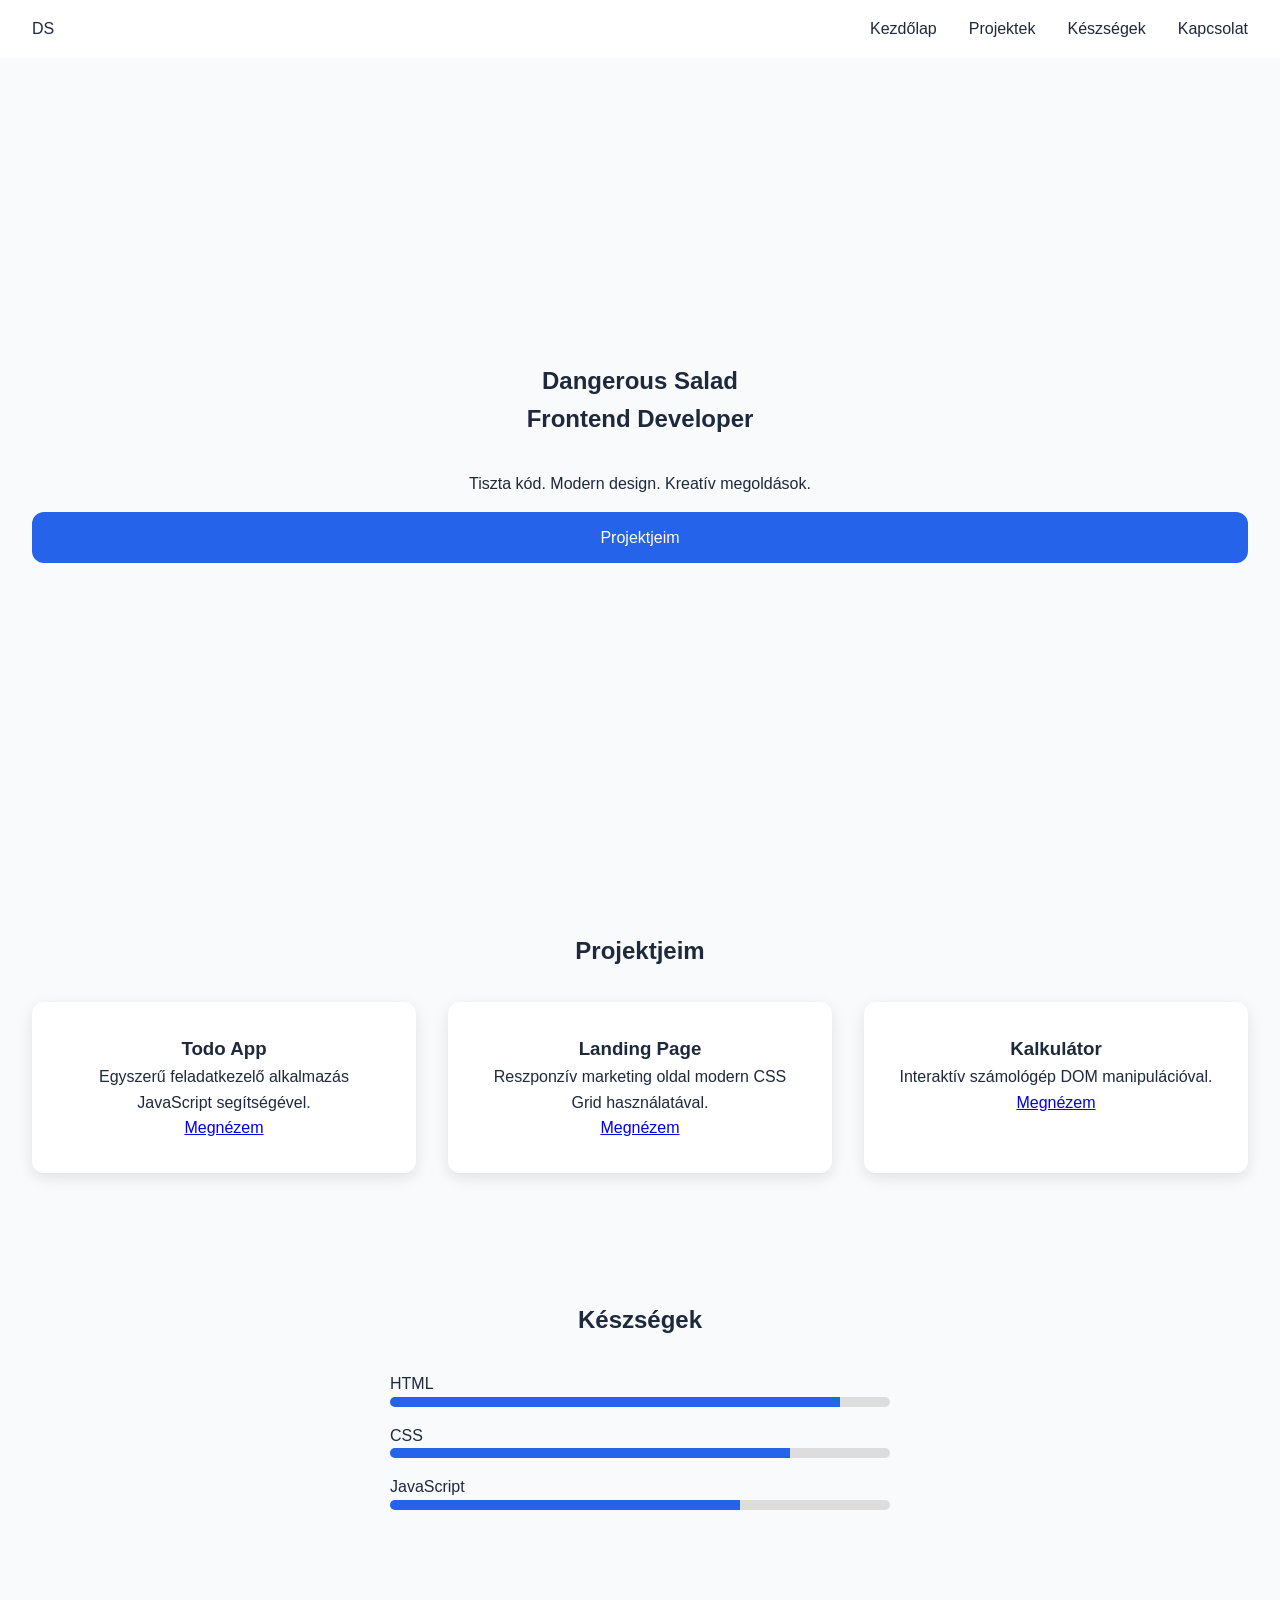
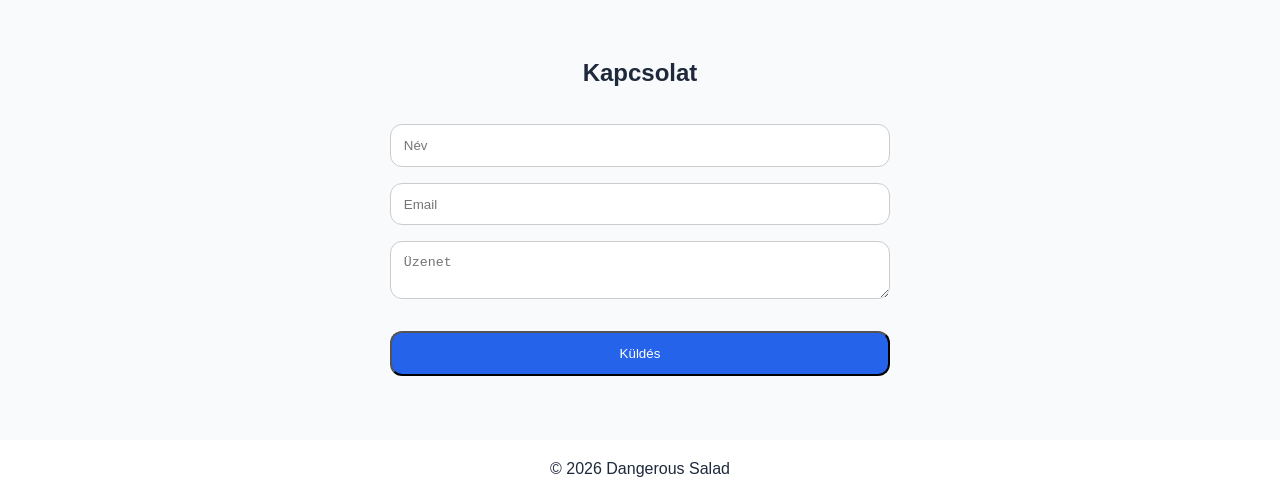
==== index.html @ 924fecc9 "eredeti commit" ====
<!DOCTYPE html>
<html lang="hu">
<head>
  <meta charset="UTF-8">
  <meta name="viewport" content="width=device-width, initial-scale=1.0">
  <title>Portfolio | Dangerous Salad</title>
  <link rel="stylesheet" href="style.css">
</head>
<body>

  <!-- ===== NAVIGATION ===== -->
  <header>
    <nav class="navbar">
      <div class="logo">DS</div>

      <ul class="nav-links">
        <li><a href="#hero">Kezdőlap</a></li>
        <li><a href="#projects">Projektek</a></li>
        <li><a href="#skills">Készségek</a></li>
        <li><a href="#contact">Kapcsolat</a></li>
      </ul>

      <div class="hamburger">☰</div>
    </nav>
  </header>

  <!-- ===== HERO ===== -->
  <section id="hero">
    <h1>Dangerous Salad</h1>
    <h2>Frontend Developer</h2>
    <p>Tiszta kód. Modern design. Kreatív megoldások.</p>
    <a href="#projects" class="btn">Projektjeim</a>
  </section>

  <!-- ===== PROJECTS ===== -->
  <section id="projects">
    <h2>Projektjeim</h2>

    <div class="project-container">

      <div class="card">
        <h3>Todo App</h3>
        <p>Egyszerű feladatkezelő alkalmazás JavaScript segítségével.</p>
        <a href="#">Megnézem</a>
      </div>

      <div class="card">
        <h3>Landing Page</h3>
        <p>Reszponzív marketing oldal modern CSS Grid használatával.</p>
        <a href="#">Megnézem</a>
      </div>

      <div class="card">
        <h3>Kalkulátor</h3>
        <p>Interaktív számológép DOM manipulációval.</p>
        <a href="#">Megnézem</a>
      </div>

    </div>
  </section>

  <!-- ===== SKILLS ===== -->
  <section id="skills">
    <h2>Készségek</h2>

    <div class="skill">
      <p>HTML</p>
      <div class="bar"><div class="progress" style="width:90%"></div></div>
    </div>

    <div class="skill">
      <p>CSS</p>
      <div class="bar"><div class="progress" style="width:80%"></div></div>
    </div>

    <div class="skill">
      <p>JavaScript</p>
      <div class="bar"><div class="progress" style="width:70%"></div></div>
    </div>

  </section>

  <!-- ===== CONTACT ===== -->
  <section id="contact">
    <h2>Kapcsolat</h2>

    <form id="contact-form">
      <input type="text" placeholder="Név" required>
      <input type="email" placeholder="Email" required>
      <textarea placeholder="Üzenet" required></textarea>
      <button type="submit" class="btn">Küldés</button>
    </form>

    <p id="success-message"></p>
  </section>

  <footer>
    <p>© 2026 Dangerous Salad</p>
  </footer>

  <script src="script.js"></script>
</body>
</html>
---- style.css ----
/* ===== ROOT VARIABLES ===== */
:root {
  --primary: #2563eb;
  --dark: #1e293b;
  --light: #f8fafc;
  --accent: #f59e0b;
  --radius: 12px;
}

/* ===== GLOBAL ===== */
* {
  margin: 0;
  padding: 0;
  box-sizing: border-box;
}

body {
  font-family: Arial, sans-serif;
  background: var(--light);
  color: var(--dark);
  line-height: 1.6;
}

section {
  padding: 4rem 2rem;
  text-align: center;
}

h2 {
  margin-bottom: 2rem;
}

/* ===== NAVBAR ===== */
.navbar {
  display: flex;
  justify-content: space-between;
  align-items: center;
  padding: 1rem 2rem;
  background: white;
  position: sticky;
  top: 0;
}

.nav-links {
  list-style: none;
  display: flex;
  gap: 2rem;
}

.nav-links a {
  text-decoration: none;
  color: var(--dark);
}

.hamburger {
  display: none;
  font-size: 1.5rem;
  cursor: pointer;
}

/* ===== HERO ===== */
#hero {
  min-height: 90vh;
  display: flex;
  flex-direction: column;
  justify-content: center;
}

.btn {
  display: inline-block;
  background: var(--primary);
  color: white;
  padding: 0.8rem 1.5rem;
  border-radius: var(--radius);
  text-decoration: none;
  margin-top: 1rem;
}

/* ===== PROJECTS ===== */
.project-container {
  display: grid;
  gap: 2rem;
}

.card {
  background: white;
  padding: 2rem;
  border-radius: var(--radius);
  box-shadow: 0 5px 15px rgba(0,0,0,0.1);

  opacity: 0;
  transform: translateY(40px);
  transition: all 0.6s ease;
}

.card.show {
  opacity: 1;
  transform: translateY(0);
}

/* Responsive Grid */
@media (min-width: 768px) {
  .project-container {
    grid-template-columns: repeat(2, 1fr);
  }
}

@media (min-width: 1024px) {
  .project-container {
    grid-template-columns: repeat(3, 1fr);
  }
}

/* ===== SKILLS ===== */
.skill {
  max-width: 500px;
  margin: 1rem auto;
  text-align: left;
}

.bar {
  background: #ddd;
  border-radius: 20px;
  overflow: hidden;
}

.progress {
  height: 10px;
  background: var(--primary);
}

/* ===== CONTACT ===== */
form {
  max-width: 500px;
  margin: auto;
  display: flex;
  flex-direction: column;
  gap: 1rem;
}

input, textarea {
  padding: 0.8rem;
  border-radius: var(--radius);
  border: 1px solid #ccc;
}

footer {
  background: white;
  padding: 1rem;
  text-align: center;
}

/* ===== MOBILE MENU ===== */
@media (max-width: 768px) {
  .nav-links {
    display: none;
    flex-direction: column;
    position: absolute;
    top: 60px;
    right: 20px;
    background: white;
    padding: 1rem;
    border-radius: var(--radius);
  }

  .nav-links.active {
    display: flex;
  }

  .hamburger {
    display: block;
  }
}
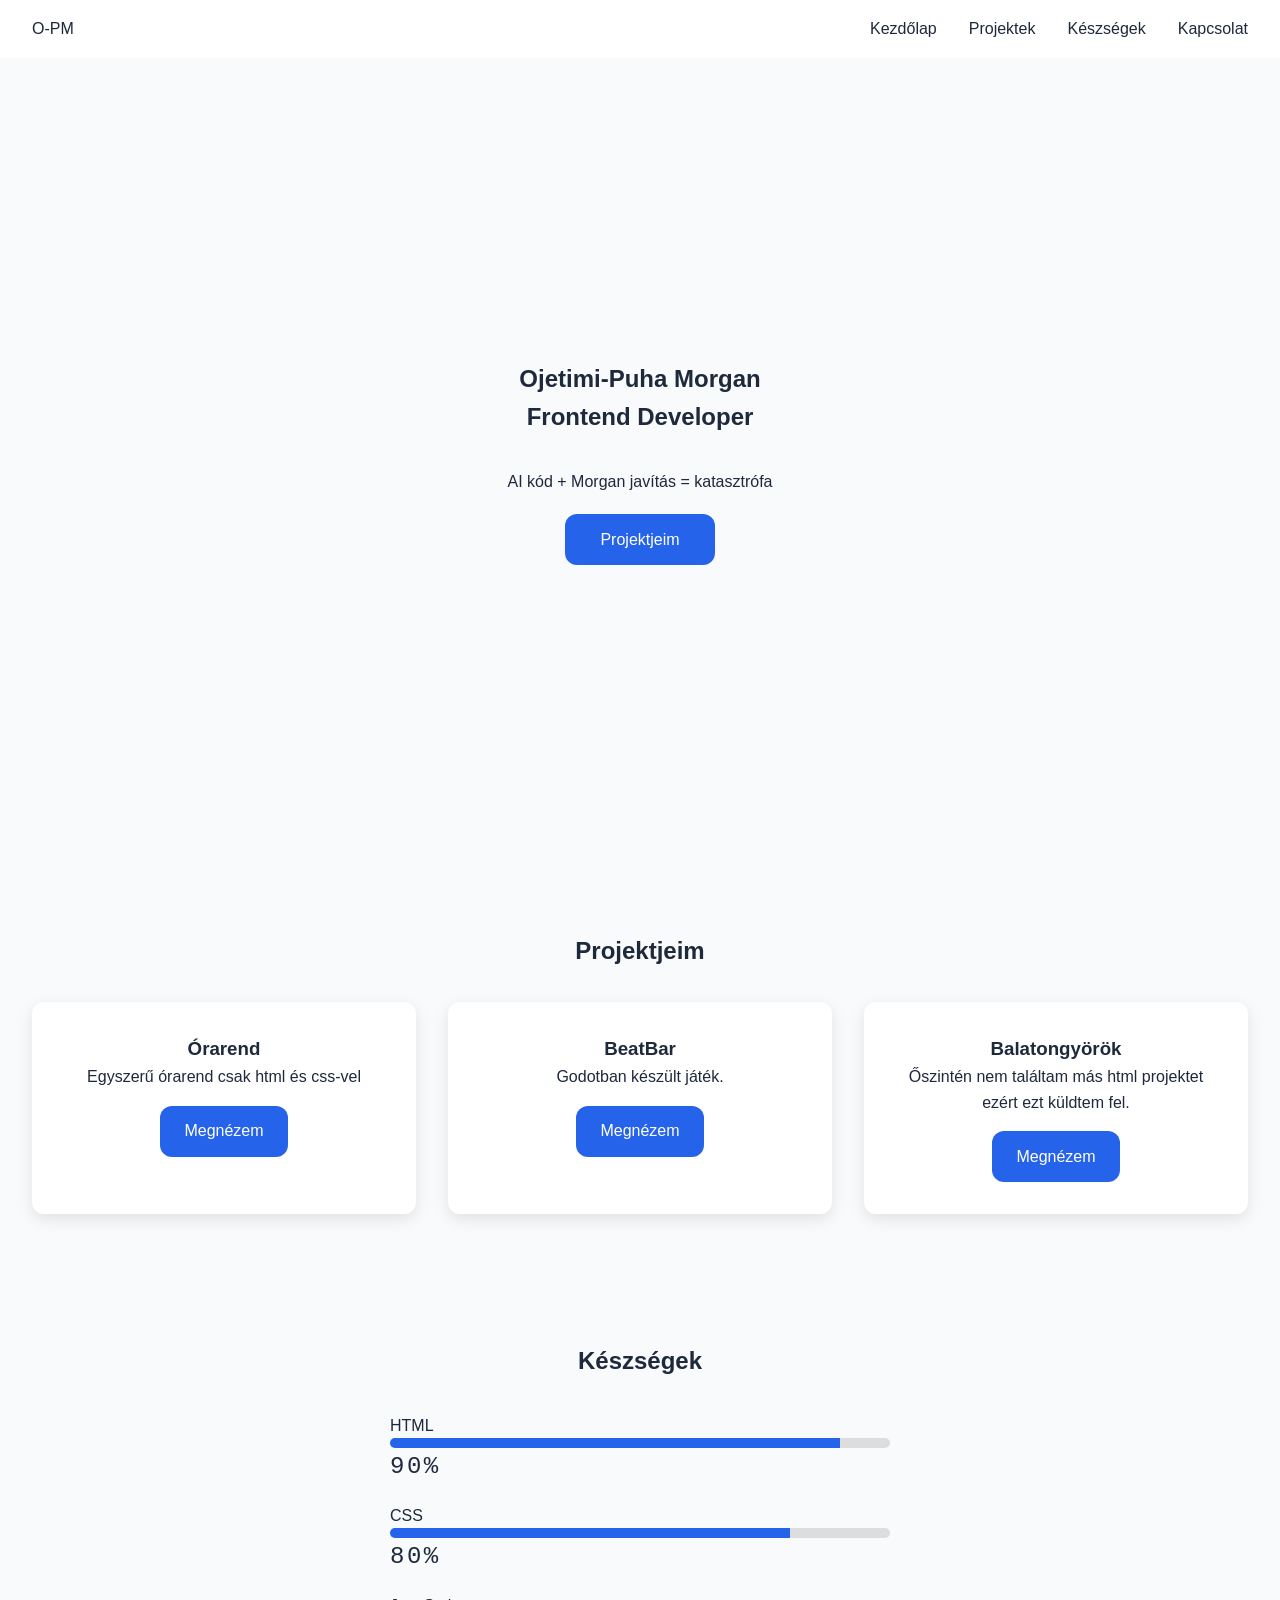
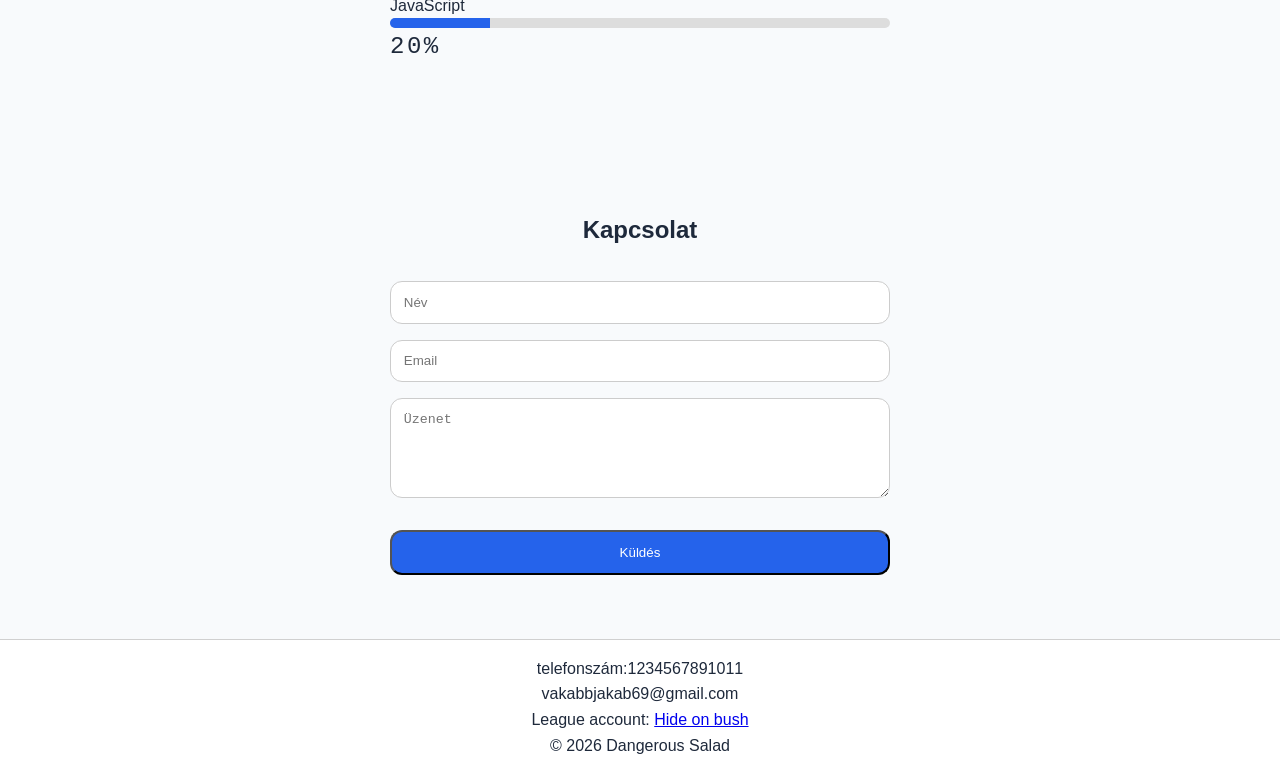
==== commit 27c442af: "Változtatások" ====
--- a/index.html
+++ b/index.html
@@ -3,7 +3,7 @@
 <head>
   <meta charset="UTF-8">
   <meta name="viewport" content="width=device-width, initial-scale=1.0">
-  <title>Portfolio | Dangerous Salad</title>
+  <title>Ojetimi-Puha Morgan portfóliója</title>
   <link rel="stylesheet" href="style.css">
 </head>
 <body>
@@ -11,7 +11,7 @@
   <!-- ===== NAVIGATION ===== -->
   <header>
     <nav class="navbar">
-      <div class="logo">DS</div>
+      <div class="logo">O-PM</div>
 
       <ul class="nav-links">
         <li><a href="#hero">Kezdőlap</a></li>
@@ -26,10 +26,10 @@
 
   <!-- ===== HERO ===== -->
   <section id="hero">
-    <h1>Dangerous Salad</h1>
+    <h1>Ojetimi-Puha Morgan</h1>
     <h2>Frontend Developer</h2>
-    <p>Tiszta kód. Modern design. Kreatív megoldások.</p>
-    <a href="#projects" class="btn">Projektjeim</a>
+    <p>AI kód + Morgan javítás = katasztrófa</p>
+    <a href="#projects" class="btn kicsinyites">Projektjeim</a>
   </section>
 
   <!-- ===== PROJECTS ===== -->
@@ -39,21 +39,21 @@
     <div class="project-container">
 
       <div class="card">
-        <h3>Todo App</h3>
-        <p>Egyszerű feladatkezelő alkalmazás JavaScript segítségével.</p>
-        <a href="#">Megnézem</a>
+        <h3>Órarend</h3>
+        <p>Egyszerű órarend csak html és css-vel</p>
+        <a href="https://thebossgoon.github.io/orarend/" class="btn" target="_blank">Megnézem</a>
       </div>
 
       <div class="card">
-        <h3>Landing Page</h3>
-        <p>Reszponzív marketing oldal modern CSS Grid használatával.</p>
-        <a href="#">Megnézem</a>
+        <h3>BeatBar</h3>
+        <p>Godotban készült játék.</p>
+        <a href="https://pesychs.itch.io/beat-bar" class="btn" target="_blank">Megnézem</a>
       </div>
 
       <div class="card">
-        <h3>Kalkulátor</h3>
-        <p>Interaktív számológép DOM manipulációval.</p>
-        <a href="#">Megnézem</a>
+        <h3>Balatongyörök</h3>
+        <p>Őszintén nem találtam más html projektet ezért ezt küldtem fel.</p>
+        <a href="https://thebossgoon.github.io/balatongyorok/" class="btn" target="_blank">Megnézem</a>
       </div>
 
     </div>
@@ -66,16 +66,19 @@
     <div class="skill">
       <p>HTML</p>
       <div class="bar"><div class="progress" style="width:90%"></div></div>
+      <span>90%</span>
     </div>
 
     <div class="skill">
       <p>CSS</p>
       <div class="bar"><div class="progress" style="width:80%"></div></div>
+      <span>80%</span>
     </div>
 
     <div class="skill">
       <p>JavaScript</p>
-      <div class="bar"><div class="progress" style="width:70%"></div></div>
+      <div class="bar"><div class="progress" style="width:20%"></div></div>
+      <span>20%</span>
     </div>
 
   </section>
@@ -95,6 +98,9 @@
   </section>
 
   <footer>
+    <p>telefonszám:1234567891011</p>
+    <p>vakabbjakab69@gmail.com</p>
+    <p>League account: <a href="https://op.gg/lol/summoners/kr/hide%20on%20bush-KR1" target="_blank">Hide on bush</a></p>
     <p>© 2026 Dangerous Salad</p>
   </footer>
 
--- a/style.css
+++ b/style.css
@@ -76,6 +76,16 @@
   margin-top: 1rem;
 }
 
+html{
+  scroll-behavior: smooth;
+}
+
+.kicsinyites{
+  max-width: 50%;
+  margin: 20px auto 0 auto;
+  min-width: 150px;
+}
+
 /* ===== PROJECTS ===== */
 .project-container {
   display: grid;
@@ -118,6 +128,12 @@
   text-align: left;
 }
 
+.skill span{
+  font-size: 1.5rem;
+  font-family:monospace;
+  letter-spacing: 2.5px;
+}
+
 .bar {
   background: #ddd;
   border-radius: 20px;
@@ -143,8 +159,15 @@
   border-radius: var(--radius);
   border: 1px solid #ccc;
 }
+textarea{
+  min-width: 50%;
+  max-width: 500px;
+  min-height: 100px;
+}
 
+/* ===== FOOTER ===== */
 footer {
+  border-top: 1px solid rgb(208, 208, 208);
   background: white;
   padding: 1rem;
   text-align: center;
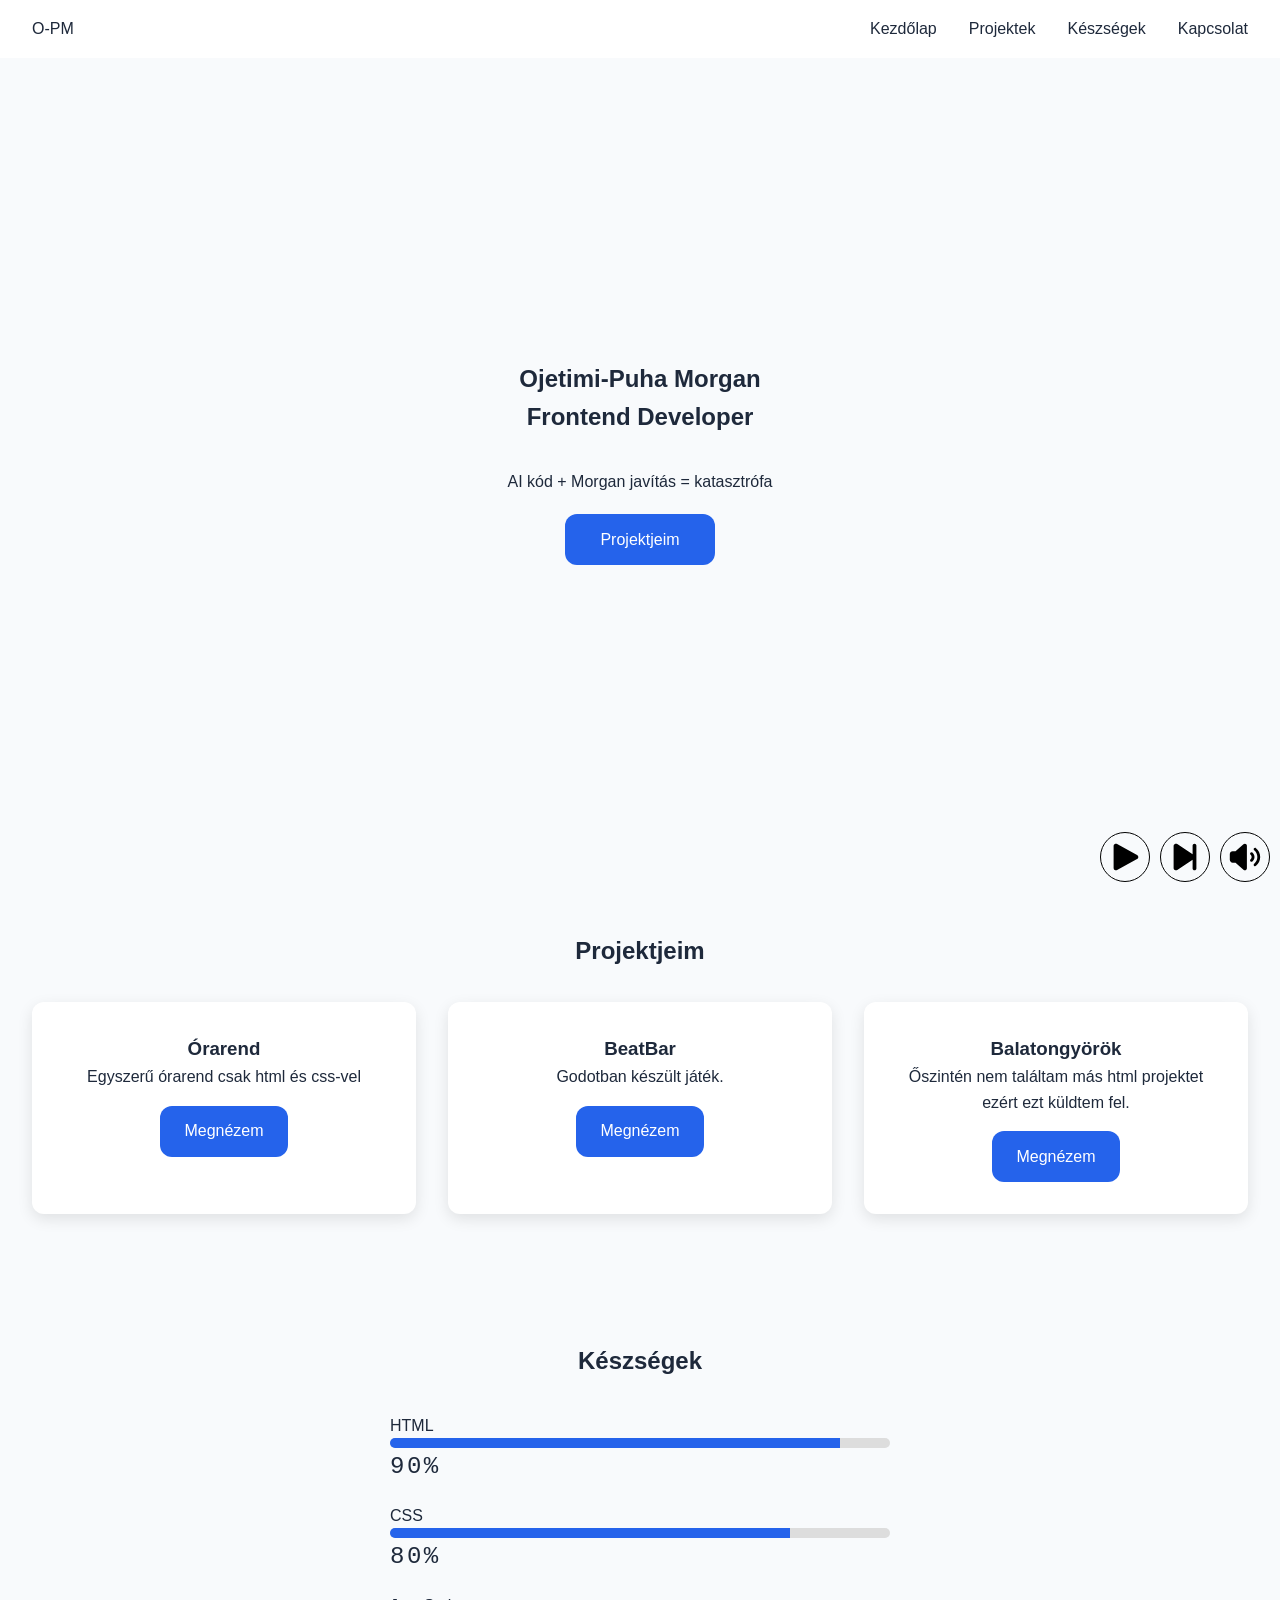
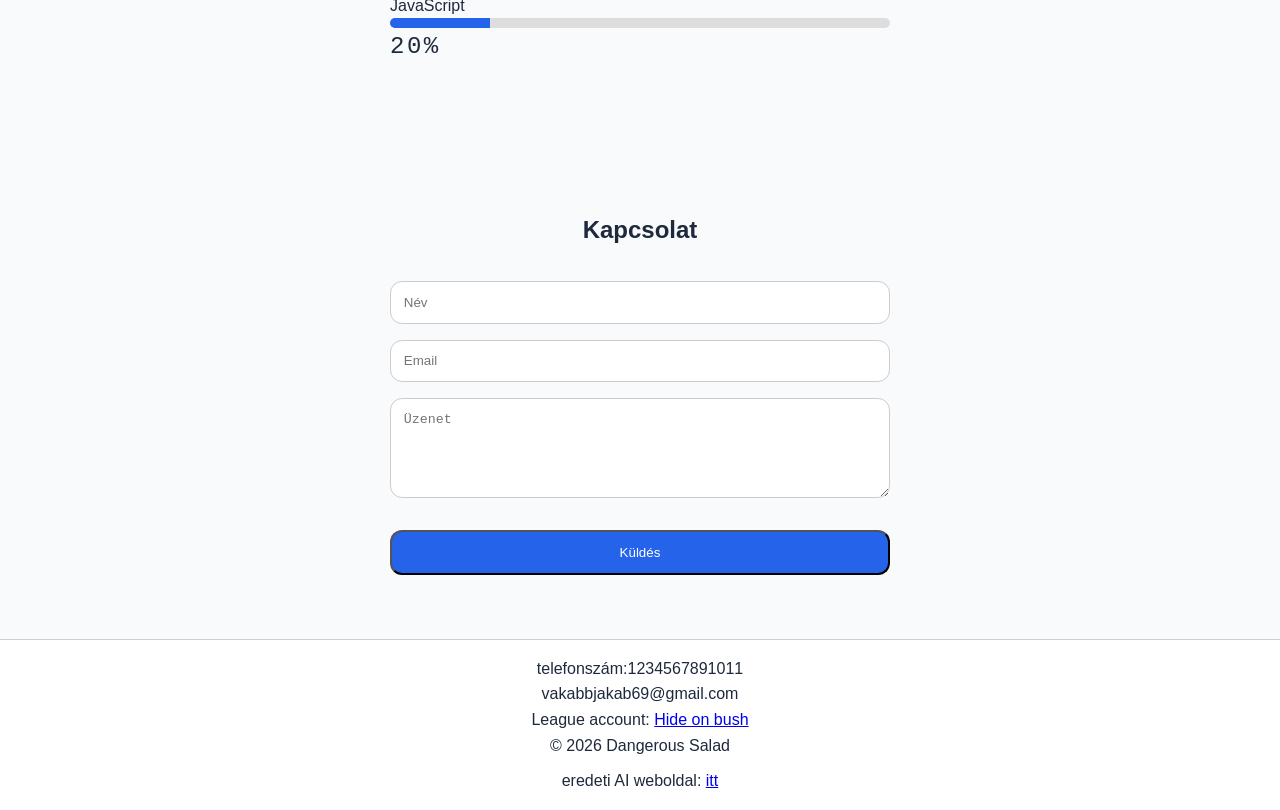
==== commit 0198189a: "ok megvagyok, meg jo hogy 5 20 van" ====
--- a/index.html
+++ b/index.html
@@ -66,19 +66,19 @@
     <div class="skill">
       <p>HTML</p>
       <div class="bar"><div class="progress" style="width:90%"></div></div>
-      <span>90%</span>
+      <code>90%</code>
     </div>
 
     <div class="skill">
       <p>CSS</p>
       <div class="bar"><div class="progress" style="width:80%"></div></div>
-      <span>80%</span>
+      <code>80%</code>
     </div>
 
     <div class="skill">
       <p>JavaScript</p>
       <div class="bar"><div class="progress" style="width:20%"></div></div>
-      <span>20%</span>
+      <code>20%</code>
     </div>
 
   </section>
@@ -102,7 +102,29 @@
     <p>vakabbjakab69@gmail.com</p>
     <p>League account: <a href="https://op.gg/lol/summoners/kr/hide%20on%20bush-KR1" target="_blank">Hide on bush</a></p>
     <p>© 2026 Dangerous Salad</p>
+    <p style="margin-top: 10px;">eredeti AI weboldal: <a href="eredeti kod.html">itt</a></p>
   </footer>
+
+  <!-- ===== MUZIK ===== -->
+
+  <div class="jobb-sarok">
+    <!-- <audio controls>
+      <source id="valtoztasd-meg-ezt" src="03-03. The Adventure Begins.mp3">
+    </audio> -->
+    <audio id="eztinditsd" src="Air on the G String - Bach-restored.mp3"></audio>
+    <div class="flex">
+      <!-- <p>asdf</p> -->
+      <div class="margin-right" onclick="play()">
+        <img src="play-solid-full.svg" id="stopandgo">
+      </div>
+      <div class="margin-right" onclick="skip()"> 
+        <img src="forward-step-solid-full.svg" id="skip">
+      </div>
+      <div onclick="mute()" >
+        <img src="volume-solid-full.svg" id="pause">
+      </div>
+    </div>
+  </div>
 
   <script src="script.js"></script>
 </body>
--- a/style.css
+++ b/style.css
@@ -128,7 +128,7 @@
   text-align: left;
 }
 
-.skill span{
+.skill code{
   font-size: 1.5rem;
   font-family:monospace;
   letter-spacing: 2.5px;
@@ -171,6 +171,36 @@
   background: white;
   padding: 1rem;
   text-align: center;
+}
+
+/* ===== MUZIK ===== */
+
+.jobb-sarok{
+  position: fixed;
+  bottom: 10px;
+  right: 10px;
+  cursor: pointer;
+}
+
+.flex{
+  display: flex;
+}
+
+.margin-right{
+  margin-right: 10px;
+}
+
+img[src$=".svg"]{
+  min-width: 50px;
+  max-width: 60px;
+  border: 1px solid black;
+  border-radius: 50%; 
+  padding: 5px;
+  transition: .2s;
+}
+
+img[src$=".svg"]:hover{
+  background-color: #ccc;
 }
 
 /* ===== MOBILE MENU ===== */
@@ -193,4 +223,5 @@
   .hamburger {
     display: block;
   }
-}+}
+
